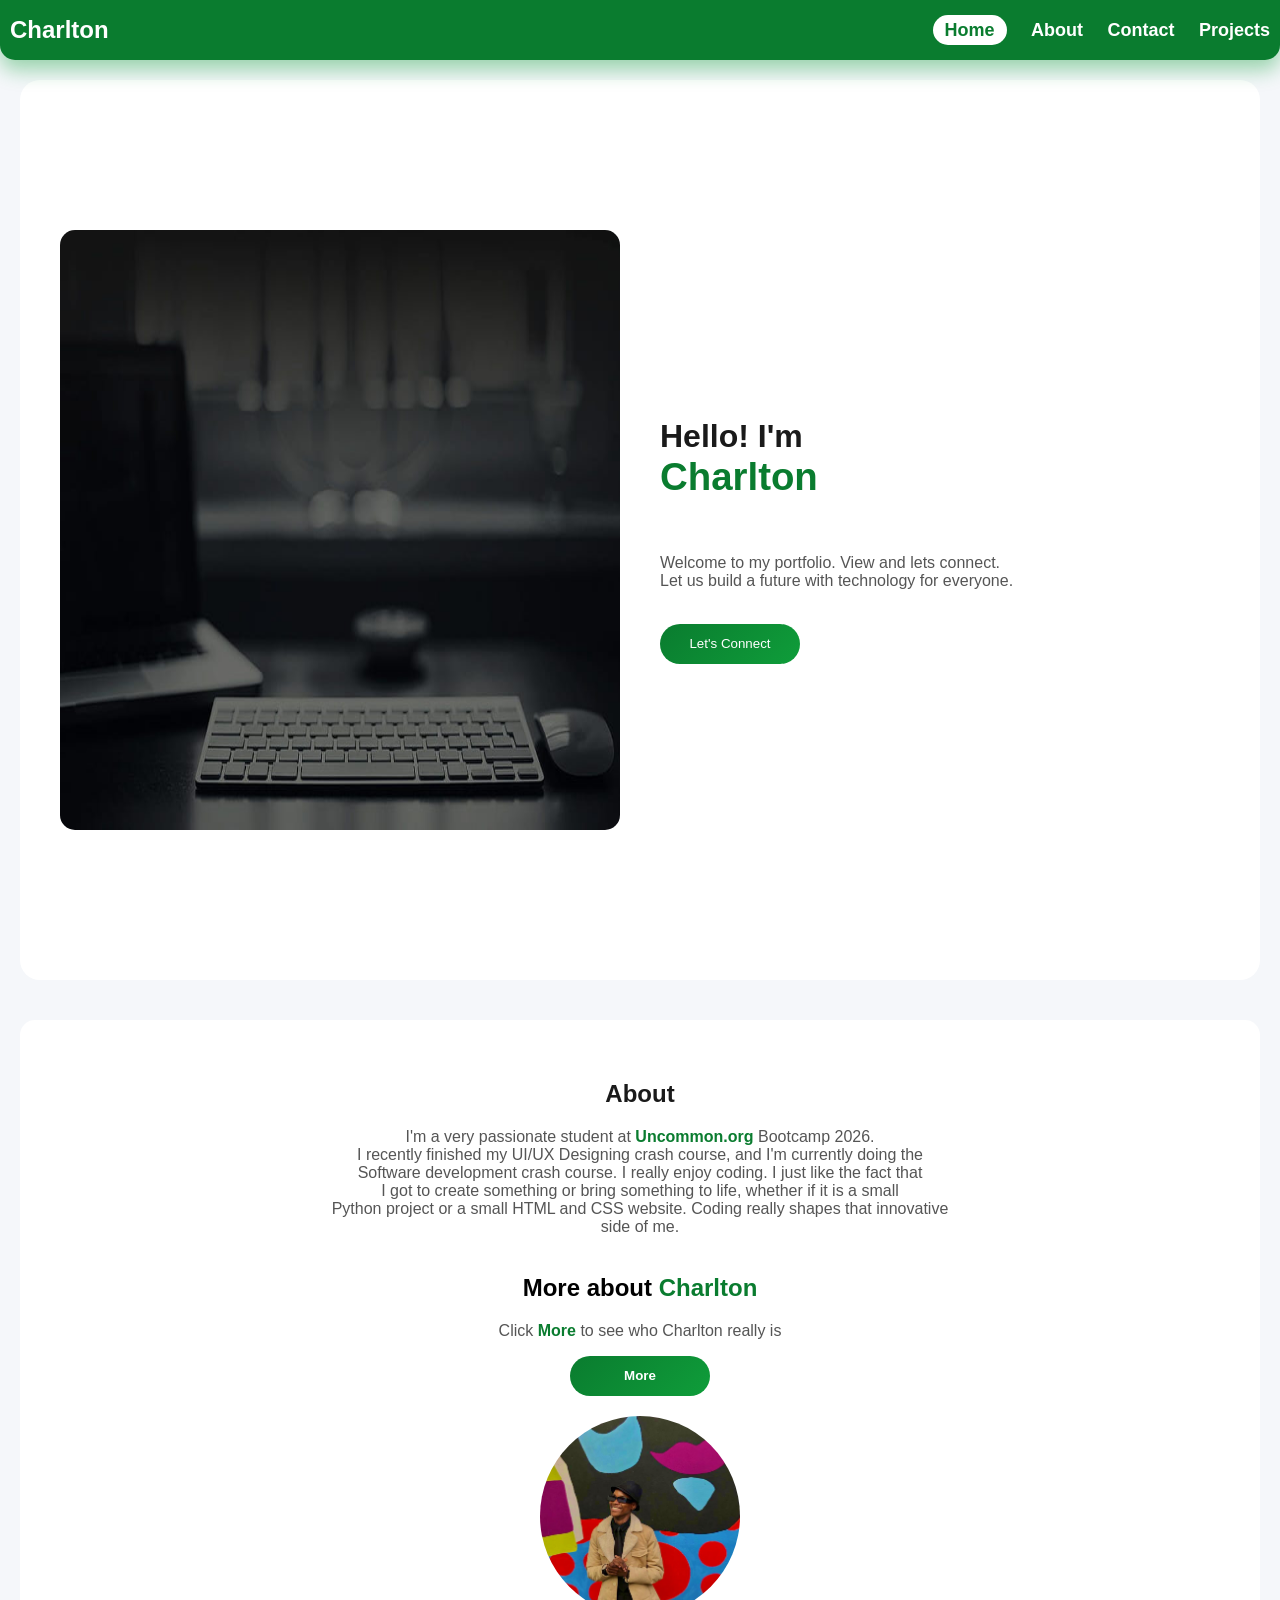
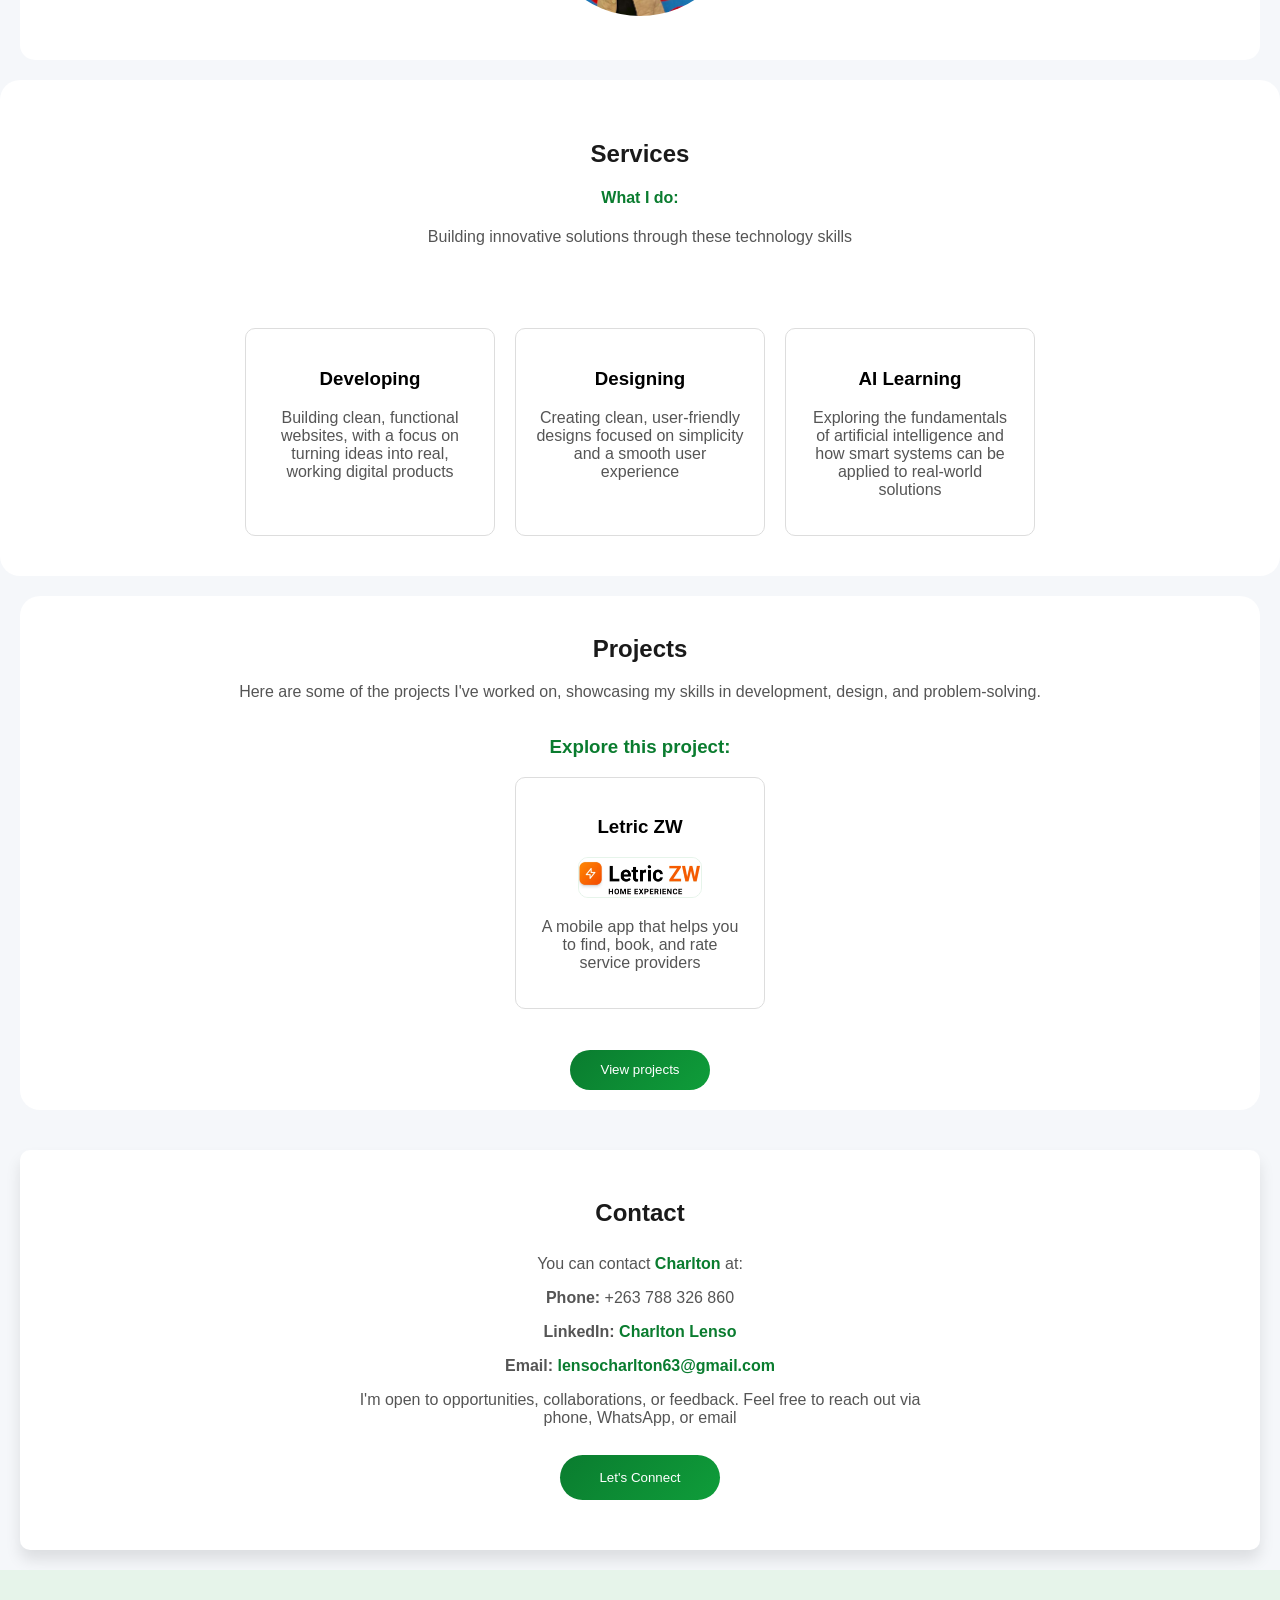
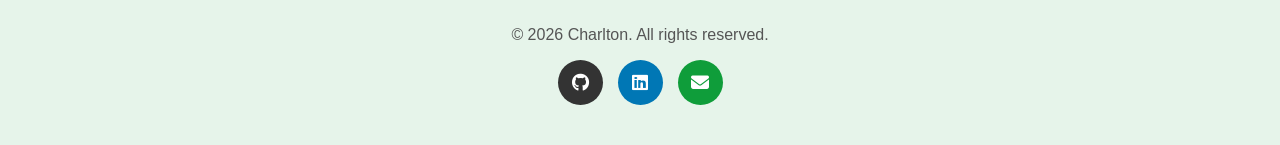
==== index.html @ ffd18040 "advanced UI in other pages" ====
<!DOCTYPE html>
<html lang="en">
<head>
    <meta charset="UTF-8">
    <meta name="viewport" content="width=device-width, initial-scale=1.0">
    <title>Charlton Lenso's portfolio</title>
    <link rel="stylesheet" href="https://cdnjs.cloudflare.com/ajax/libs/font-awesome/6.5.0/css/all.min.css">
    <link rel="stylesheet" href="Styles.css">
    <link rel="prefetch" href="index.html">
    <link rel="prefetch" href="about.html">
    <link rel="prefetch" href="contact.html">
    <link rel="prefetch" href="projects.html">
</head>
<body class="page-home">
    <div class="navigation">
        <label class="name">Charlton</label>
        <ul>
            <li><a href="index.html" class="nav-home">Home</a></li>
            <li><a href="about.html" class="nav-about">About</a></li>
            <li><a href="contact.html" class="nav-contact">Contact</a></li>
            <li><a href="projects.html" class="nav-projects">Projects</a></li>
        </ul>
    </div>

    <div class="container">
        <div class="picture">
            <img src="desktop-wallpaper-portfolio.jpg" alt="software development" width="600" height="600">
        </div>
        <div class="text">
            <h1>Hello! I'm <br><span class="color">Charlton</span></h1><br>
            <p>Welcome to my portfolio. View and lets connect.<br> Let us build a future with technology for everyone.</p><br>
            <a href="contact.html" class="con">
            <button class="button">Let's Connect</button>
            </a>
        </div>
    </div>

    <!-- about -->
    <section>
        <div class="aboutcontainer">
            <div class="about">
                <h1>About</h1>
                <p>I'm a very passionate student at <a href="https://uncommon.org" class="unclnk" target="_blank"><span class="unc">Uncommon.org</span></a> Bootcamp 2026. 
                    <br>I recently finished my UI/UX Designing crash course, and I'm currently doing the 
                    <br>Software development crash course. I really enjoy coding. I just like the fact that 
                    <br>I got to create something or bring something to life, whether if it is a small 
                    <br>Python project or a small HTML and CSS website. Coding really shapes that innovative  
                    <br> side of me. 
                    <br><br></p>
                <h2>More about <span class="charlton">Charlton</span></h2>
                <p>Click <span class="more">More</span> to see who Charlton really is</p>
                <a href="about.html">
                <button class="button"><b>More</b></button>
                </a>
            </div>
            <div class="picture2">
                <a href="IMG-20260401-WA0036.jpg" target="_blank">
                <img src="IMG-20260401-WA0036.jpg" alt="picture of Charlton Lenso" width="200" height="200">
                </a>
            </div>
        </div>
    </section>

    <!-- services -->

    <section>
        <div class="servicescontainer">
            <div class="services">
                <h1>Services</h1>
                <h4>What I do:</h4>
                <p>Building innovative solutions through these technology skills</p><br><br>
            </div>
            <div class="servicecontainer">
                <div class="card">
                    <div class="devheading"><h3>Developing</h3></div>
                    <div class="info">
                        <p>Building clean, functional websites, with a focus on turning ideas into real, working digital products</p>
                    </div>
                </div>
                <div class="card">
                    <div class="dsheading"><h3>Designing</h3></div>
                    <div class="info2">
                         <p>Creating clean, user-friendly designs focused on simplicity and a smooth user experience</p>
                    </div>
                </div>
                <div class="card">
                    <div class="dmheading"><h3>AI Learning</h3></div>
                    <div class="info3">
                        <p>Exploring the fundamentals of artificial intelligence and how smart systems can be applied to real-world solutions</p>
                    </div>
                </div>
            </div>
        </div>
    </section>

    <!-- projects -->

    <section>
        <div class="projectscontainer">
            <div class="proj">
                <h1>Projects</h1>
                <p>Here are some of the projects I've worked on, showcasing my skills in development, design, and problem-solving.</p>
            </div>
            <div class="projects">  
                <h3 class="Links">Explore this project:</h3>
                <a href="https://www.behance.net/gallery/246442007/Letric-ZW" class="card-link">
                <div class="card1">
                    <div class="cardheading"><h3>Letric ZW</h3></div>
                    <img src="letric.png" alt="Letric ZW logo and name" width="200" height="200">
                    <div class="info">
                        <p>A mobile app that helps you to find, book, and rate <br> service providers</p>
                    </div>
                </div></a>
            </div><br><br>
            <a href="projects.html" class="prj">
            <button class="projectsbutton">View projects</button>
            </a>
        </div>
    </section>

    <!-- contact -->

    <section>
        <div class="contactcontainer">
            <div class="contact">
            <h1>Contact</h1>

            <p>You can contact <span class="Charlton">Charlton</span> at:</p>
            <p><strong>Phone:</strong> +263 788 326 860</p>

            <p>
                <strong>LinkedIn:</strong> 
                <a href="https://www.linkedin.com/in/charlton-lenso-1678353ab/" target="_blank">
                Charlton Lenso
                </a>
            </p>

            <p>
                <strong>Email:</strong> 
                <a href="mailto:lensocharlton63@gmail.com?Subject=From%20your%20portfolio">lensocharlton63@gmail.com</a>
            </p>

            <p class="contact-note">I'm open to opportunities, collaborations, or feedback. Feel free to reach out via phone, WhatsApp, or email</p>
        </div>

        <div class="conbtn">
            <a href="contact.html" class="con">
                <button class="button1">Let's Connect</button>
            </a>
        </div>
        </div>
    </section>

<!-- footer -->

    <footer class="footer">
        <p>© 2026 Charlton. All rights reserved.</p>

        <div class="social-icons">
            <a href="https://github.com/Charlton-Lenso2" target="_blank" class="icon github">
                <i class="fab fa-github"></i>
            </a>

            <a href="https://www.linkedin.com/in/charlton-lenso-1678353ab/" target="_blank" class="icon linkedin">
                <i class="fab fa-linkedin"></i>
            </a>
            <a href="mailto:lensocharlton63@gmail.com" class="icon email">
                <i class="fas fa-envelope"></i>
            </a>
        </div>
    </footer>
</body>
</html>
---- Styles.css ----
:root{
    --primary: #0A7C2F;
    --primary-dark: #065A21;
    --light-bg: #F5F7FA;
    --soft-green: #E6F4EA;
    --primary-light: #E6F4EA;
}


* {
    box-sizing: border-box;
}

body{
    top: 0;
    margin: 0;
    background-color: var(--light-bg);
    font-family: 'Segoe UI', Tahoma, Geneva, Verdana, sans-serif;

    /* sticky footer */
    min-height: 100vh;
    display: flex;
    flex-direction: column;
}


h1 {
    color: #1A1A1A;
}

p {
    color: #555;
}

/* Navigation tab */


.navigation{
    width: 100%;
    height: 60px;
    background-color: var(--primary);
    border-bottom-left-radius: 15px;
    border-bottom-right-radius: 15px;
    
    position: sticky;
    top: 0;
    z-index: 1000;
    box-shadow: 0 10px 20px rgba(15,157,58,0.4); 

    display: flex;
    justify-content: space-between;
    align-items: center;
}


.navigation ul li{
    display: inline;
    margin: 0 10px;
}

.navigation ul li a{
    text-decoration: none;
    font-size: large;
    font-weight: bold;
    color: white;
    transition: 0.3s;
}

.navigation ul li a:hover{
    color: rgb(0, 239, 0);
    transform: translateY(-2px);
}


.name{
    color: white;
    font-weight: bold;
    font-size: x-large;
    padding: 10px;
}

/* Active nav link */
.page-home .nav-home,
.page-about .nav-about,
.page-contact .nav-contact,
.page-projects .nav-projects {
    background-color: white;
    color: var(--primary) !important;
    padding: 5px 12px;
    border-radius: 20px;
}

/* first section after navigation tab */

.container{
    display: flex;              
    align-items: center;        
    justify-content: center;    
    gap: 40px;                  
    padding: 40px;
    background-color: white;
    border-radius: 20px;
    margin: 20px;
    height: 100vh;

    opacity: 0;
    transform: translateY(40px);
    animation: fadeUp 1s ease forwards;
}

.picture{
    flex: 1;
    display: flex;
    justify-content: center;  
}

.picture img{
    border-radius: 15px;
    width: 100%;
    max-width: 100%;           
}


.text{
    flex: 1;
}

.color{
    color: var(--primary);
    font-size: larger;

    opacity: 0;
    transform: translateY(40px);
    animation: fadeUp 1s ease forwards;
    animation-delay: 1s;
}

.button, .projectsbutton{
    background: linear-gradient(135deg, var(--primary), #0F9D3A);
    color: white;
    border-radius: 25px;
    width: 140px;
    height: 40px;
    border: none;
    cursor: pointer;
    transition: 0.3s ease;
}



.button:hover, .projectsbutton{
    cursor: pointer;
    animation: pulse 1.5s infinite;
}

.con{
    text-decoration: none;
    color: inherit;
}

/* about section sytle code */

.aboutcontainer{
    background-color: white;
    box-shadow: rgba(0, 0, 0, 0.5);
    border-radius: 15px;
    margin: 20px;
    padding: 40px;
}

.more{
    color: var(--primary);
    font-weight: bold;
}

.about{
    text-align: center;
}

.picture2{
    display: flex;
    justify-content: center;
    margin-top: 20px;
}

.picture2 img{
    border-radius: 50%;
    width: 200px;
    height: 200px;
    object-fit: cover;
    transition: transform 0.4s ease, box-shadow 0.4s ease;
}

.picture2 img:hover{
    transform: scale(1.08);
    box-shadow: 0 10px 25px rgba(0,0,0,0.2);
}

.charlton{
    color: var(--primary);
    font-weight: bold;
}



/* services container styling */

.servicescontainer{
    display: flex;
    align-items: center;
    text-align: center;
    flex-direction: column;
    gap: 30px;

    background-color: white;
    border-radius: 20px;
    padding: 40px;
}

.servicecontainer{
    display: flex;
    text-align: center;
    gap: 20px;
    flex-wrap: wrap;
    justify-content: center;
}


.services h4{
    color: var(--primary);
}


/*  services cards */
.card, .card1{
    border: 1px solid #ddd;
    padding: 20px;
    border-radius: 10px;
    transition: 0.3s;
    width: 250px;
}

.card:hover{
    transform: translateY(-8px);
    border-color: var(--primary);
    box-shadow: 0 10px 20px rgba(0,0,0,0.1);
    cursor: pointer;
} 

.card h4{
    color: var(--primary);
}


/* projects container styling */

.projectscontainer{
    display: flex;
    flex-direction: column;
    align-items: center;
    text-align: center;
    margin: 20px;

    background-color: white;
    border-radius: 20px;
    padding: 20px;
}


.Links{
    color: var(--primary);
}

.card-link{
    text-decoration: none;
    color: inherit;
    display: block;

    margin: 5px;
}
.card1 img{
    width: 60%;
    height: 60%;
    border-radius: 10px;
    border: 1px solid var(--primary-light);
}

.card1:hover{
    transform: translateY(-8px);
    border-color: var(--primary);
    box-shadow: 0 10px 20px rgba(0,0,0,0.1);
}

.prj{
    text-decoration: none;
    color: inherit;
}

/* contact container styles */

.contactcontainer{
    display: flex;
    flex-direction: column;
    justify-content: center;
    align-items: center;

    background-color: white;
    margin: 20px;
    padding: 30px; 
    border-radius: 10px;

    box-shadow: 0 10px 15px rgba(0, 0, 0, 0.1);
}

.contact{
    display: flex;
    flex-direction: column;
    justify-content: center;
    align-items: center;

    max-width: 600px; 
    text-align: center;
}

.contact p{
    margin: 8px 0; 
}

.Charlton{
    color: var(--primary);
    font-weight: bold;
}

.contact a{
    color: var(--primary);
    font-weight: bold;
    text-decoration: none; 
}

.contact a:hover{
    color: var(--primary-dark);
    text-decoration: underline; 
}


.contact-note{
    margin-top: 15px;
    color: #555;
}

.conbtn, .btns{
    padding: 20px;
}

/* button 1*/
.button1{
    background: linear-gradient(135deg, var(--primary), #0F9D3A);
    color: white;
    border-radius: 25px;
    width: 160px; 
    height: 45px;
    border: none;
    cursor: pointer;
    transition: 0.3s ease;
}

.button1:hover{
    transform: translateY(-5px); 
    box-shadow: 0 10px 20px rgba(15,157,58,0.4);
}

/* footer */


.footer {
    text-align: center;
    padding: 40px;
    background-color: var(--primary-light);
    margin-top: 30px;
    margin-top: auto;
}

.page-container {
    display: flex;
    flex-direction: column;
    min-height: 100vh;
}

.footer {
    margin-top: auto;
}

.social-icons {
    display: flex;
    justify-content: center;
    gap: 15px;
    margin-top: 10px;
}

.icon {
    width: 45px;
    height: 45px;
    border-radius: 50%;
    display: flex;
    justify-content: center;
    align-items: center;
    text-decoration: none;
    color: white;
    font-size: 18px;

    transition: all 0.3s ease;
}

.icon:hover {
    transform: translateY(-6px) scale(1.1);
    box-shadow: 0 8px 20px rgba(0,0,0,0.2);
}

.icon:active {
    transform: scale(0.95);
}

.github {
    background-color: #333;
}

.linkedin {
    background-color: #0077b5;
}

.email {
    background-color: #0F9D3A;
}

.linkedin:hover {
    box-shadow: 0 0 15px rgba(0,119,181,0.6);
}

.github:hover {
    box-shadow: 0 0 15px rgba(0,0,0,0.4);
}

.email:hover {
    box-shadow: 0 0 15px rgba(15,157,58,0.6);
}



/* _______________________ */
/* about page stlying  */





.aboutcontainer2{
    display: block;
    margin: 20px;
    border-radius: 20px;
    padding: 20px;
    background-color: var(--primary-light);

     /* animation */
    opacity: 0;
    transform: translateY(40px);
    animation: fadeUp 1s ease forwards;
}

.aboutme{
    display: flex;
    flex-direction: column;
    justify-content: center;
    align-items: center;
   

    margin: 20px;
    border-radius: 20px;
    padding: 20px;
    background-color: white;
}

.abt{
    display: flex;
    flex-direction: column;
    justify-content: center;
    align-items: center;
}

.abt p {
    opacity: 0;
    transform: translateY(20px);
    animation: fadeUp 1s ease forwards;
    animation-delay: 1.5s;
}

.img1{
    display: flex;
    justify-content: center;
    align-items: center;
    margin: 20px;
}

.img1 img{
    border-radius: 80%;
    transition: transform 0.4s ease, box-shadow 0.4s ease;
    object-fit: cover;
}

.img1 img:hover {
    transform: scale(1.08);
    box-shadow: 0 10px 25px rgba(0,0,0,0.2);
}

.connectbtn{
    display: flex;
    justify-content: center;
    align-items: center;
}

.conct{
    background: linear-gradient(135deg, var(--primary), #0F9D3A);
    color: white;
    border-radius: 25px;
    width: 140px;
    height: 40px;
    border: none;
    cursor: pointer;
    transition: 0.3s ease;   
}

.conct:hover{
    animation: pulse 1.5s infinite;
}

.imp{
    color: var(--primary);
    font-weight: bold;
    font-size: large;
}

.me{
    font-size: larger;
}

/* skills */

.skills-section {
    text-align: center;
    padding: 60px 30px;
    background-color: white;
    border-radius: 20px;
}

.skills-section h2 {
    font-size: 30px;
    font-weight: bold;
    color: var(--primary);
}

.skillstext {
    color: inherit;
    margin-top: 8px;
    margin-bottom: 40px;
}

.skillscontainer {
    display: grid;
    grid-template-columns: repeat(auto-fit, minmax(180px, 1fr));
    gap: 20px;
    max-width: 1000px;
    margin: 0 auto;
}

.skillcard {
    background-color: var(--light-bg);
    border: 1px solid var(--primary-dark);
    border-radius: 16px;
    padding: 30px 20px;
    transition: 0.3s;

    animation: float 6s ease-in-out infinite;
}

.skillcard:hover {
    transform: translateY(-6px);
    border-color: var(--primary);
    box-shadow: 0 10px 25px rgba(0,0,0,0.2);;
}



.skillcard h3 {
    font-size: 15px;
    font-weight: bold;
    color: var(--primary);
    margin-bottom: 8px;
}

.skillcard p {
    color: inherit;
    line-height: 1.5;
}

@keyframes float {
    0% {
        transform: translateY(0px);
    }
    50% {
        transform: translateY(-15px);
    }
    100% {
        transform: translateY(0px);
    }
}

@keyframes fadeUp {
    to {
        opacity: 1;
        transform: translateY(0);
    }
}

/* button animation */

@keyframes pulse{
    0%{
        transform: scale(1);
        box-shadow: 0 0 0 0 rgba(0, 128, 0, 0.7);
    }

    70%{
        transform: scale(1.05);
        box-shadow: 0 0 0 10px rgba(0, 128, 0, 0);
    }

    100%{
        transform: scale(1);
        box-shadow: 0 0 0 0 rgba(0, 128, 0, 0);
    }
}



/* ________________________ */
/* contact page styling */

.formcontainer h3{
    color: #555;
}

.contactcontainer1{
    display: flex;
    flex-direction: column;
    justify-content: center;
    align-items: center;

    background-color: var(--primary-light);
    margin: 20px;
    padding: 20px;
    border-radius: 20px;
    box-shadow: 18px rgba(0, 0, 0, 0.5);

    opacity: 0;
    transform: translateY(20px);
    animation: fadeUp 1s ease forwards;
}

.contact1{
    display: flex;
    flex-direction: column;
    justify-content: center;
    align-items: center;

    opacity: 0;
    transform: translateY(20px);
    animation: fadeUp 1s ease forwards;
}

.charlton1{
    color: var(--primary);
    font-weight: bold;

    opacity: 0;
    transform: translateY(20px);
    animation: fadeUp 1s ease forwards;
    animation-delay: 1s;
}

.message{
    text-align: center;
}


.formcontainer{
    display: flex;
    flex-direction: row;


    background-color: white;
    border-radius: 20px;
    padding: 20px;
    gap: 110px;
}

.details{
    display: flex;
    flex-direction: column;
    gap: 30px;
}

.emailcon, .location{
    background-color: var(--soft-green);
    border-radius: 20px;
    width: 350px;


    display: flex;
    flex-direction: row;
    gap: 30px;
    align-items: center;
    padding: 10px;
}

.my-email, .my-location{
    display: flex;
    flex-direction: column;
    text-align: left;
}

.my-email a{
    text-decoration: none;
    color: var(--primary);
    font-size: large;
    font-weight: 700;
}

.iconcontainer{
    display: flex;
    justify-content: center;
    align-items: center;
    
    background-color: var(--light-bg);
    border-radius: 50%;
    width: 50px;
    height: 50px;
}


.loc{
    color: var(--primary);
    font-weight: 700;
}

.emcon{
    text-decoration: none;
    color: var(--primary);
}

.btns{
    display: flex;
    flex-direction: row;
    gap: 10px;
}

.ebtns{
    background: linear-gradient(135deg, var(--primary), #0F9D3A);
    color: white;
    border-radius: 25px;
    width: 100px; 
    height: 45px;
    border: none;
    cursor: pointer;
    transition: 0.3s ease;
}

.ebtns:hover{
    transform: translateY(-5px); 
    box-shadow: 0 10px 20px rgba(15,157,58,0.4);
}

.num{
    font-size: large;
    color: var(--primary);
    font-weight: 600;
}


/* form */

.form-row {
    display: grid;
    grid-template-columns: 1fr 1fr;
    gap: 14px;
}

.field {
    display: flex;
    flex-direction: column;
    margin-bottom: 16px;
}

.field label {
    font-size: 15px;
    color: #555;
    margin-bottom: 6px;
    font-weight: bold;
}

.field input,
.field textarea {
    background-color: #f4f9f5;
    border: 1px solid #c5e0cc;
    border-radius: 10px;
    padding: 10px 14px;
    font-size: 12px;
    color: #1a1a1a;
    font-family: inherit;
    resize: none;
    transition: border 0.3s;
    outline: none;
}

.field input:focus,
.field textarea:focus {
    border-color: var(--primary);
}

.send-btn {
    width: 100%;
    padding: 12px;
    border-radius: 25px;
    font-size: 13px;
    margin-top: 90px;
}




/* ______________________ */
/* projects page styling */



.projcon{
    display: block;
    margin: 20px;
    border-radius: 20px;
    padding: 20px;
    background-color: var(--primary-light);

     /* animation */
    opacity: 0;
    transform: translateY(40px);
    animation: fadeUp 1s ease forwards;
}

.prj{
    display: flex;
    flex-direction: column; 
    justify-content: center;
    align-items: center;
    text-align: center;
}

.unc{
    color: var(--primary);
    font-weight: bold;
}

.unclnk{
    text-decoration: none;
    transition: 0.4s;
}

.unc:hover{
    transform: translateY(33px);
    color: var(--primary-dark);

}


.projcards{
    background-color: white;
    margin: 20px;
    padding: 20px;
    border-radius: 20px;
}

.letricproj{
    display: flex;
    margin: 20px;
    padding: 20px;
    gap: 40;
    align-items: center;
    justify-content: space-between;

    background-color: #F5F7FA;
    border-radius: 20px;
    transition: transform 0.4s ease, box-shadow 0.4s ease;
}

.letricproj:hover{
    transform: scale(1.08);
    box-shadow: 0 10px 25px rgba(0,0,0,0.2);
}

.projdescr h3{
    color: #333;
    font-size: 40px;
}

.ltr{
    color: var(--primary);
    font-weight: 500;
    font-size: large;
}

/* for the tablet device and a mobile styling using media queries */



/* ____________________________________________________________________________
   TABLET (max-width: 768px)*/



@media (max-width: 768px) {

    /* --- Navigation --- */
    .navigation {
        flex-direction: column;
        height: auto;
        padding: 10px 0;
        border-radius: 0 0 15px 15px;
    }

    .navigation ul {
        padding: 0;
        margin: 8px 0;
        display: flex;
        flex-wrap: wrap;
        justify-content: center;
    }

    .navigation ul li {
        display: inline-block;
        margin: 4px 6px;
        text-align: center;
    }

    /* --- Index: Hero --- */
    .container {
        flex-direction: column;
        text-align: center;
        height: auto;
        padding: 30px 20px;
        margin: 10px;
    }

    .picture img {
        width: 100%;
        max-width: 400px;
    }

    .text {
        padding: 15px;
    }

    /* --- Index: About section --- */
    .aboutcontainer {
        flex-direction: column;
        text-align: center;
        margin: 10px;
        padding: 20px;
    }

    .picture2 {
        justify-content: center;
        margin-top: 20px;
    }

    .servicescontainer {
        padding: 15px;
        margin: 10px;
    }

    .servicecontainer {
        flex-direction: column;
        align-items: center;
    }

    .card {
        width: 90%;
    }

    .projectscontainer {
        flex-direction: column;
        text-align: center;
        margin: 10px;
        padding: 15px;
    }

    .contactcontainer {
        flex-direction: column;
        text-align: center;
        margin: 10px;
        padding: 20px;
    }


    /* --- About page --- */
    .aboutcontainer2 {
        margin: 10px;
        padding: 15px;
    }

    .subcontainer {
        flex-direction: column;
        align-items: center;
    }

    .aboutme {
        margin: 10px;
        padding: 15px;
        text-align: center;
    }

    .aboutme p {
        font-size: 0.9rem;
        line-height: 1.8;
    }

    .aboutme br {
        display: none;
    }

    .skillscontainer {
        grid-template-columns: repeat(auto-fit, minmax(140px, 1fr));
        gap: 14px;
    }

    .contactcontainer1 {
        margin: 10px;
        padding: 15px;
    }

    .formcontainer {
        flex-direction: column;
        gap: 20px;
        padding: 15px;
    }

    .emailcon,
    .location {
        width: 100%;
        box-sizing: border-box;
    }

    .form-row {
        grid-template-columns: 1fr;
    }

    .send-btn {
        margin-top: 20px;
    }

    .details {
        gap: 16px;
    }


    /* --- Projects page --- */
    .projcon {
        margin: 10px;
        padding: 15px;
    }

    .projcards {
        margin: 10px;
        padding: 15px;
    }

    .letricproj {
        flex-direction: column;
        text-align: center;
        align-items: center;
        gap: 20px;
    }

    .projdescr h3 {
        font-size: 26px;
    }

    .letriccard {
        width: 100%;
        display: flex;
        justify-content: center;
    }

    .card1 {
        width: 90%;
    }
}


/* ________________________________________________
   MOBILE (max-width: 480px)*/



@media (max-width: 480px) {

    /* --- Navigation --- */
    .navigation ul li a {
        font-size: 14px;
    }

    .name {
        font-size: large;
    }

    /* --- Index: Hero --- */
    .text h1 {
        font-size: 24px;
    }

    .text p {
        font-size: 14px;
    }

    .button,
    .projectsbutton {
        width: 80%;
    }

    .picture2 img {
        width: 150px;
        height: 150px;
    }

    /* --- About page --- */
    .img1 img {
        width: 150px;
        height: 150px;
    }

    .imp {
        font-size: 1rem;
    }

    .skillcard {
        padding: 20px 14px;
    }

    .skillcard h3 {
        font-size: 13px;
    }

    /* --- Contact page --- */
    .emailcon,
    .location {
        flex-direction: column;
        text-align: center;
        gap: 10px;
        padding: 14px;
    }

    .my-email a {
        font-size: 0.9rem;
    }

    .ebtns {
        width: 80px;
        height: 38px;
        font-size: 13px;
    }

    .field input,
    .field textarea {
        font-size: 0.9rem;
    }

    /* --- Projects page --- */
    .projdescr h3 {
        font-size: 20px;
    }

    .ltr {
        font-size: 1rem;
    }

    .card1 img {
        width: 80%;
        height: auto;
    }
    
.projectsbutton{
    width: 100%;
}

    /* --- Footer --- */
    .footer {
        padding: 15px 10px;
        font-size: 13px;
    }

    .icon {
        width: 38px;
        height: 38px;
        font-size: 15px;
    }
}
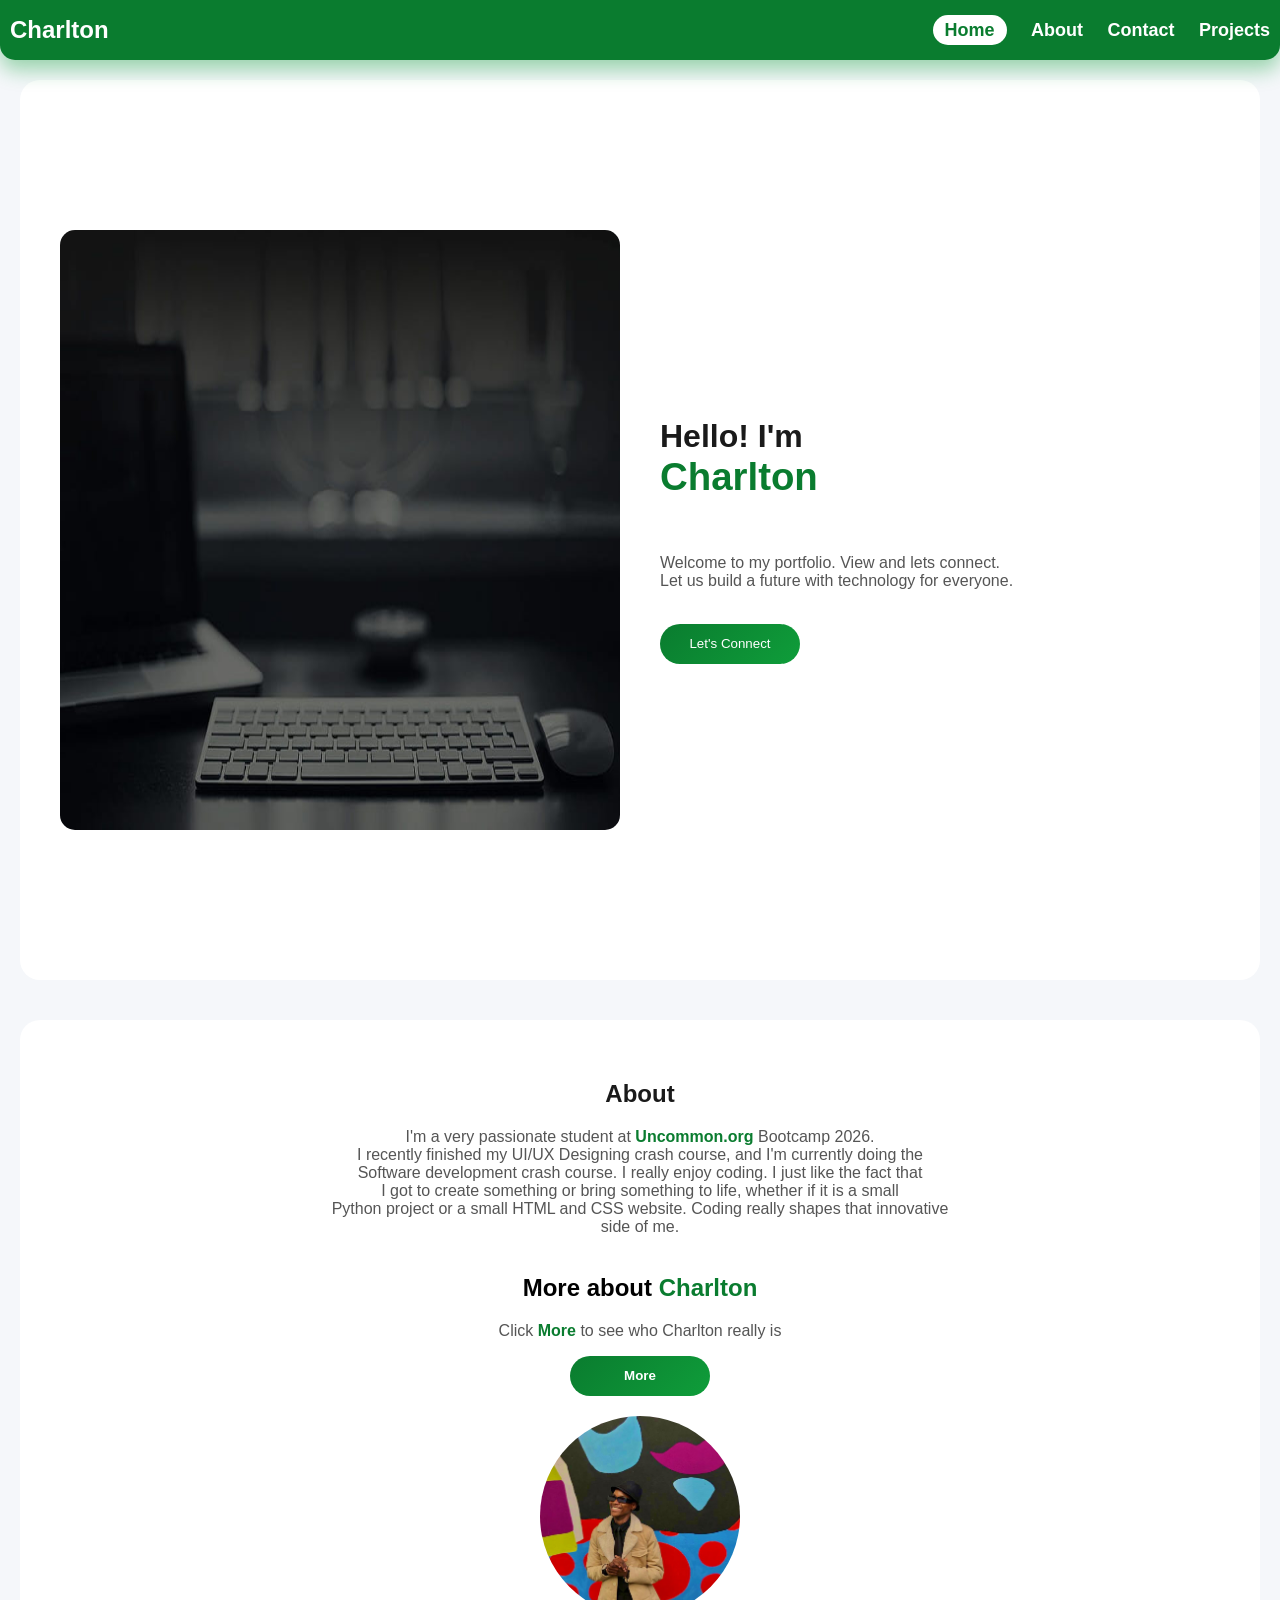
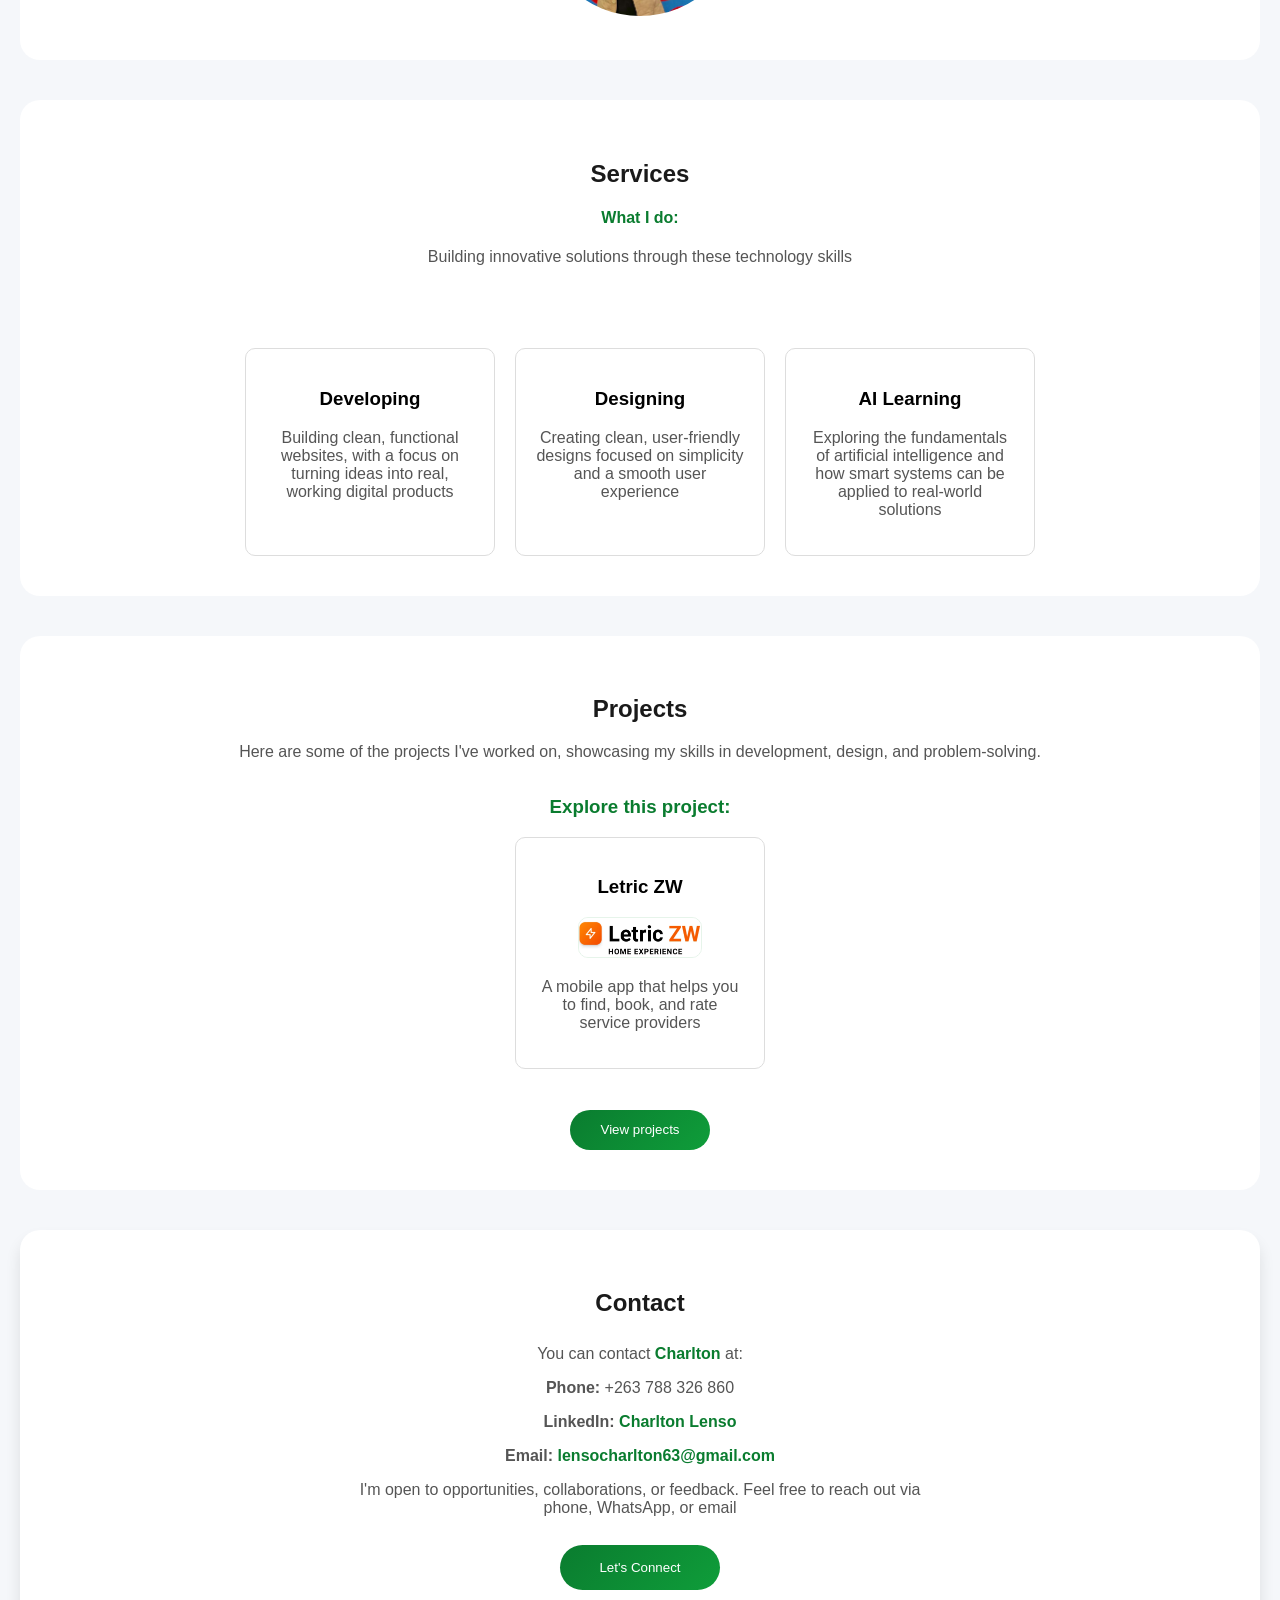
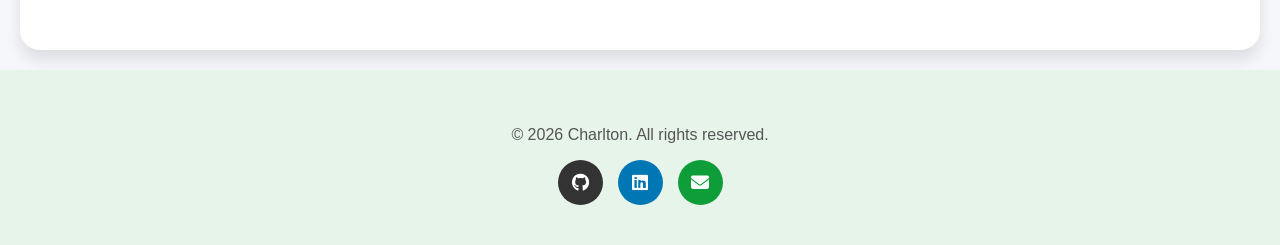
==== commit 8452fa1c: "fixing the sections to have equal spacing" ====
--- a/index.html
+++ b/index.html
@@ -4,6 +4,7 @@
     <meta charset="UTF-8">
     <meta name="viewport" content="width=device-width, initial-scale=1.0">
     <title>Charlton Lenso's portfolio</title>
+    <link rel="prefetch" href="https://cdnjs.cloudflare.com/ajax/libs/font-awesome/6.5.0/css/all.min.css">
     <link rel="stylesheet" href="https://cdnjs.cloudflare.com/ajax/libs/font-awesome/6.5.0/css/all.min.css">
     <link rel="stylesheet" href="Styles.css">
     <link rel="prefetch" href="index.html">
--- a/Styles.css
+++ b/Styles.css
@@ -158,14 +158,14 @@
     color: inherit;
 }
 
-/* about section sytle code */
+/* about section style code */
 
 .aboutcontainer{
     background-color: white;
     box-shadow: rgba(0, 0, 0, 0.5);
-    border-radius: 15px;
-    margin: 20px;
-    padding: 40px;
+    border-radius: 20px;        
+    margin: 20px;               
+    padding: 40px;              
 }
 
 .more{
@@ -213,8 +213,9 @@
     gap: 30px;
 
     background-color: white;
-    border-radius: 20px;
-    padding: 40px;
+    border-radius: 20px;        
+    margin: 20px;               
+    padding: 40px;              
 }
 
 .servicecontainer{
@@ -259,11 +260,11 @@
     flex-direction: column;
     align-items: center;
     text-align: center;
-    margin: 20px;
+    margin: 20px;               
+    padding: 40px;              
 
     background-color: white;
-    border-radius: 20px;
-    padding: 20px;
+    border-radius: 20px;        
 }
 
 
@@ -305,9 +306,9 @@
     align-items: center;
 
     background-color: white;
-    margin: 20px;
-    padding: 30px; 
-    border-radius: 10px;
+    margin: 20px;               
+    padding: 40px;              
+    border-radius: 20px;        
 
     box-shadow: 0 10px 15px rgba(0, 0, 0, 0.1);
 }
@@ -443,7 +444,6 @@
 .email:hover {
     box-shadow: 0 0 15px rgba(15,157,58,0.6);
 }
-
 
 
 /* _______________________ */
@@ -900,8 +900,9 @@
 }
 
 .letricproj:hover{
-    transform: scale(1.08);
+    transform: scale(1.02);
     box-shadow: 0 10px 25px rgba(0,0,0,0.2);
+    background-color: var(--primary-light);
 }
 
 .projdescr h3{
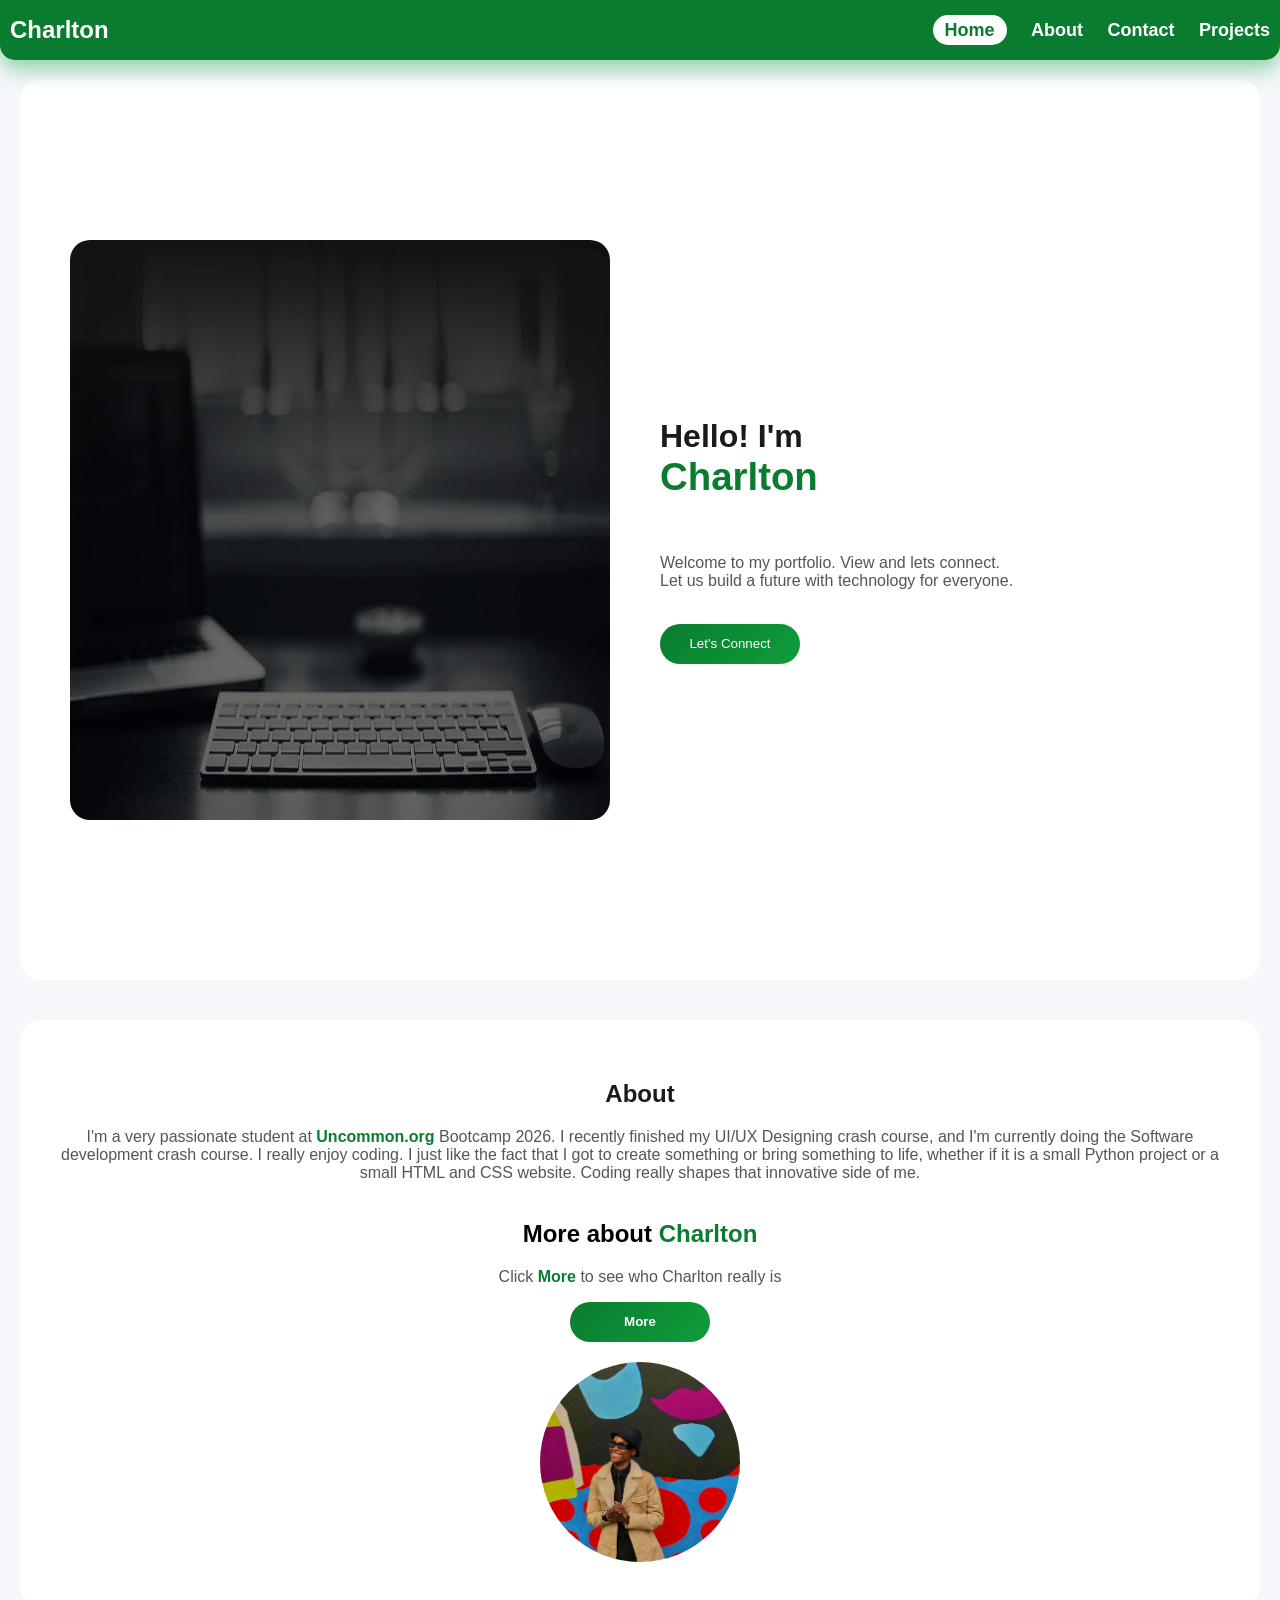
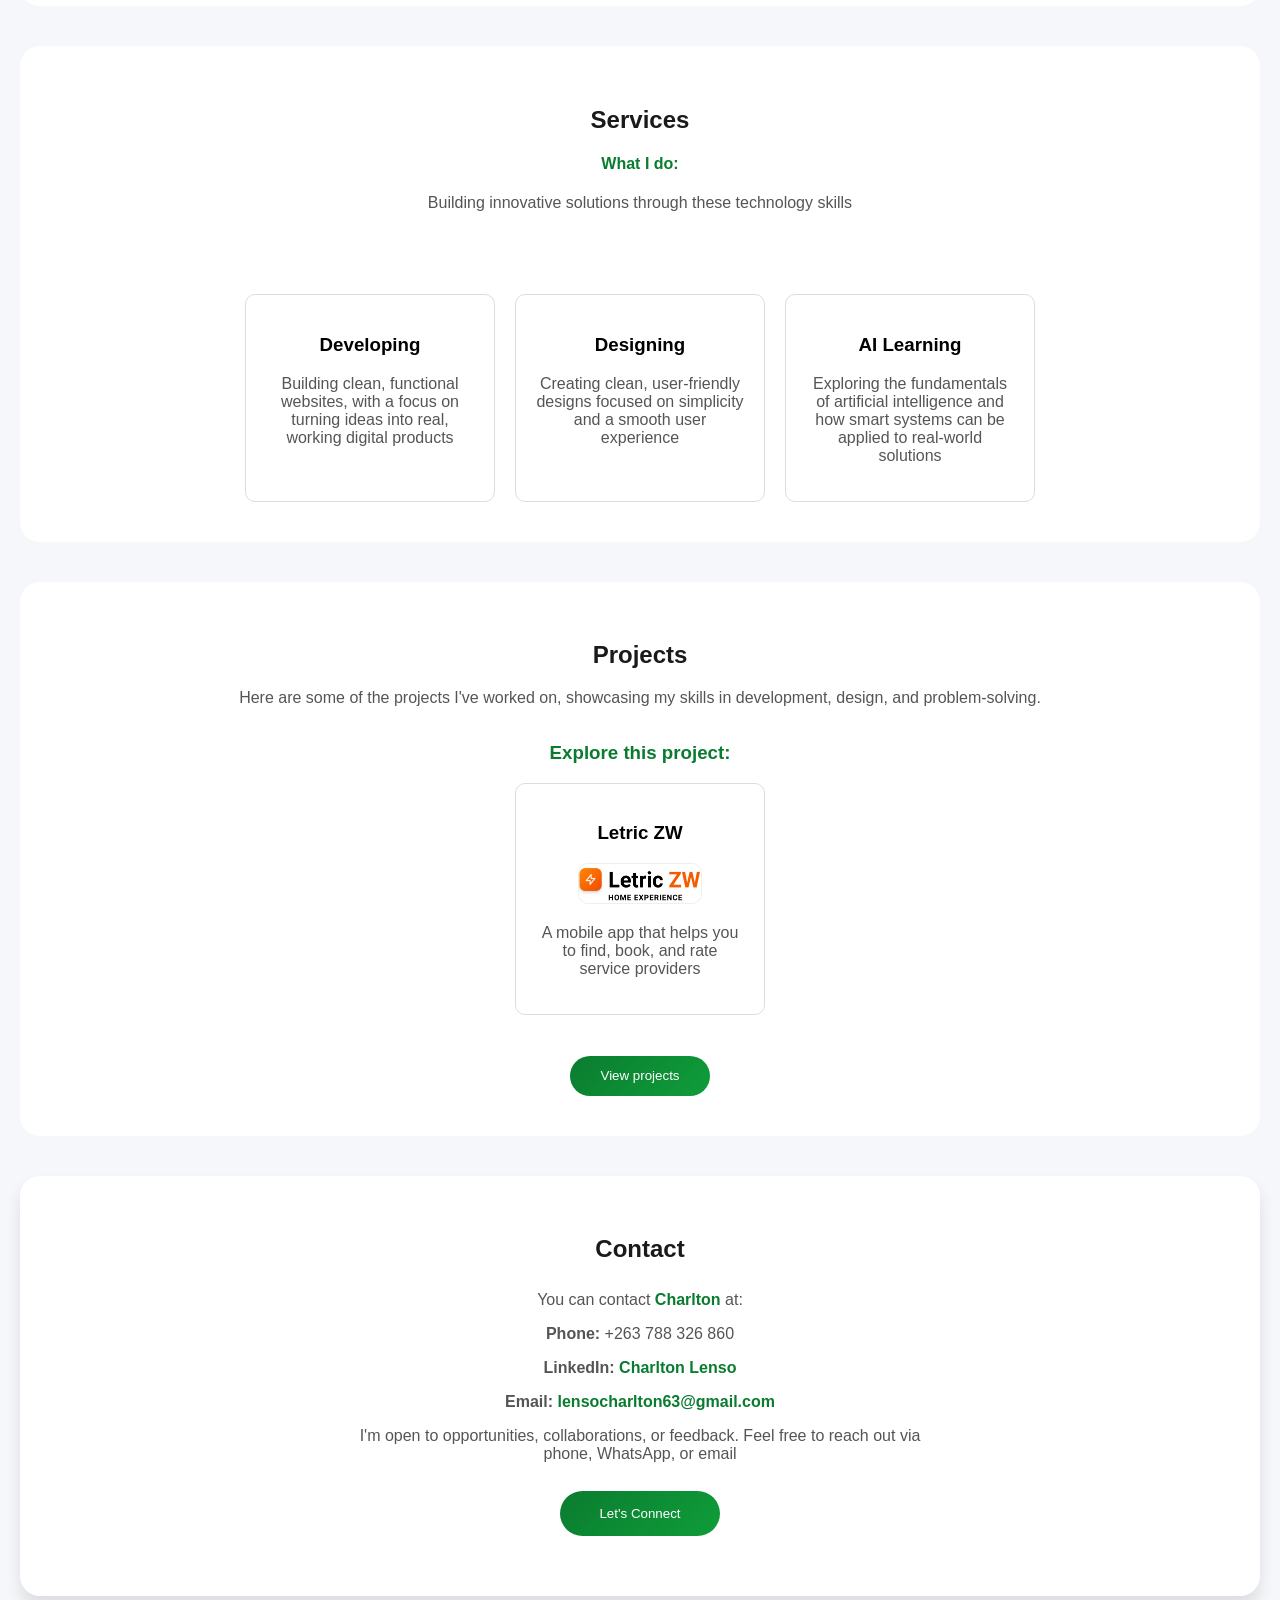
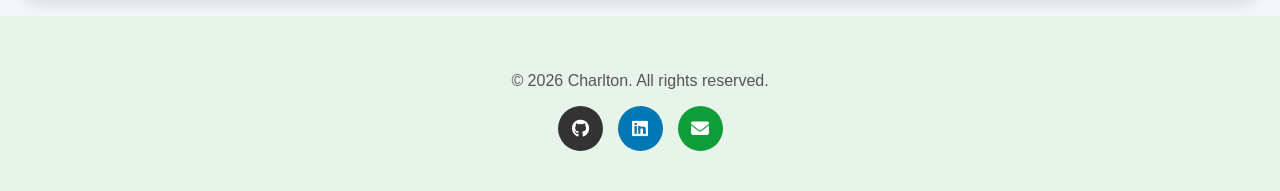
==== commit ccc3d37c: "UI fixing. Text alignment" ====
--- a/index.html
+++ b/index.html
@@ -42,11 +42,11 @@
             <div class="about">
                 <h1>About</h1>
                 <p>I'm a very passionate student at <a href="https://uncommon.org" class="unclnk" target="_blank"><span class="unc">Uncommon.org</span></a> Bootcamp 2026. 
-                    <br>I recently finished my UI/UX Designing crash course, and I'm currently doing the 
-                    <br>Software development crash course. I really enjoy coding. I just like the fact that 
-                    <br>I got to create something or bring something to life, whether if it is a small 
-                    <br>Python project or a small HTML and CSS website. Coding really shapes that innovative  
-                    <br> side of me. 
+                    I recently finished my UI/UX Designing crash course, and I'm currently doing the 
+                    Software development crash course. I really enjoy coding. I just like the fact that 
+                    I got to create something or bring something to life, whether if it is a small 
+                    Python project or a small HTML and CSS website. Coding really shapes that innovative  
+                    side of me. 
                     <br><br></p>
                 <h2>More about <span class="charlton">Charlton</span></h2>
                 <p>Click <span class="more">More</span> to see who Charlton really is</p>
--- a/Styles.css
+++ b/Styles.css
@@ -115,9 +115,10 @@
 }
 
 .picture img{
-    border-radius: 15px;
+    border-radius: 30px;
     width: 100%;
-    max-width: 100%;           
+    max-width: 100%; 
+    padding: 10px;          
 }
 
 
@@ -830,10 +831,14 @@
     padding: 12px;
     border-radius: 25px;
     font-size: 13px;
-    margin-top: 90px;
-}
-
-
+    margin-top: auto;   
+}
+
+.contact-form {
+    display: flex;
+    flex-direction: column;
+    flex: 1;
+}
 
 
 /* ______________________ */
@@ -961,6 +966,7 @@
     .picture img {
         width: 100%;
         max-width: 400px;
+        height: auto;
     }
 
     .text {
